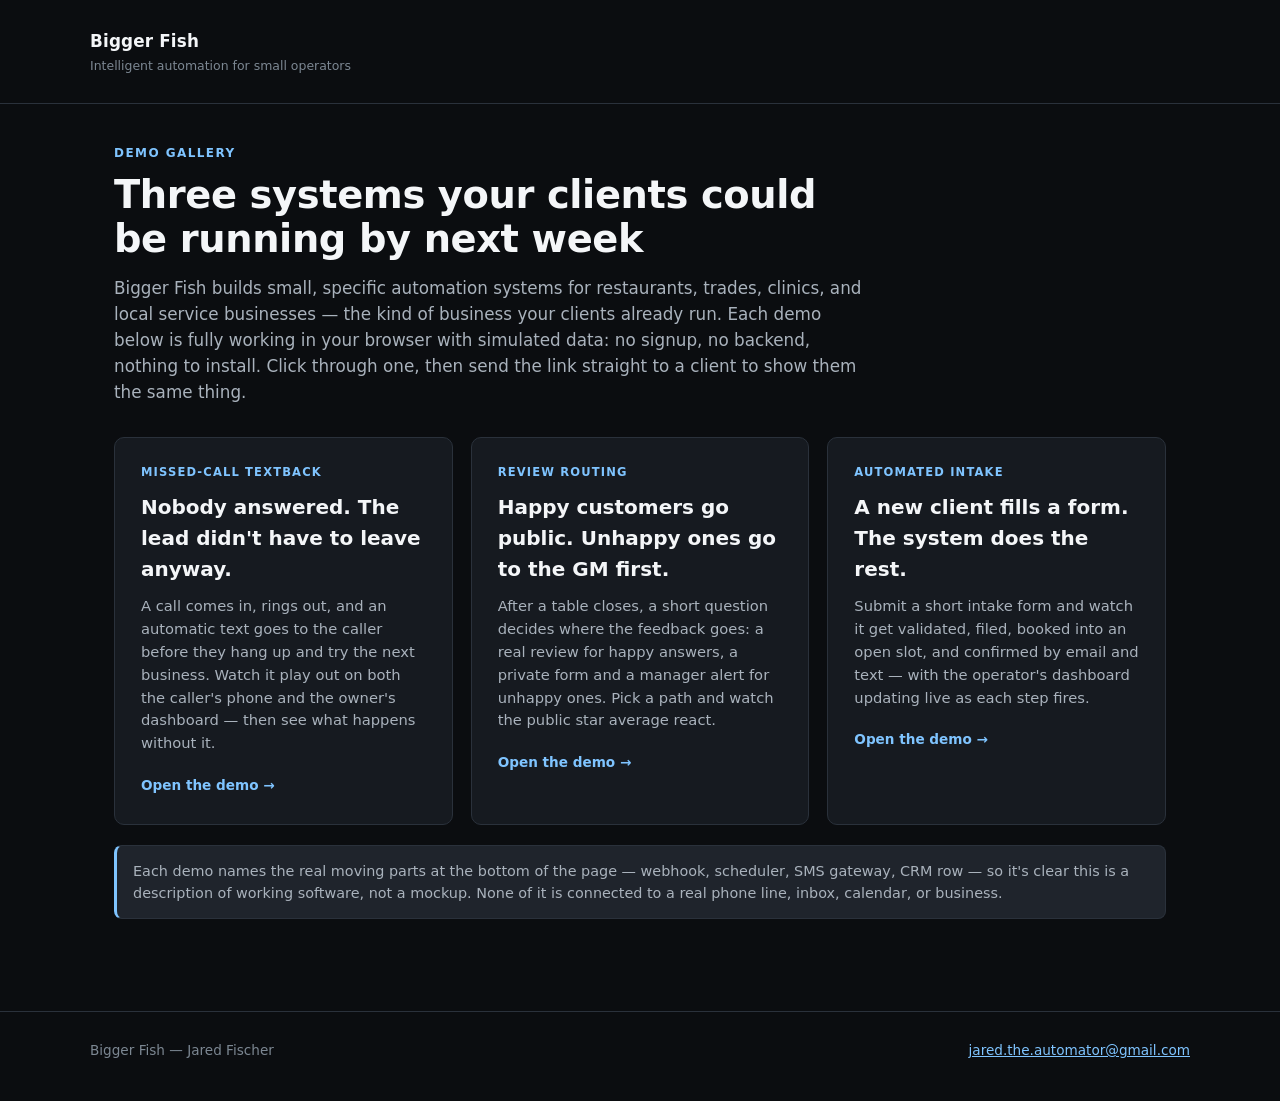
==== index.html @ 10a94662 "Add demo gallery: missed-call textback, review routing, automated intake Three self-contained, brows" ====
<!DOCTYPE html>
<html lang="en">
<head>
  <meta charset="UTF-8">
  <meta name="viewport" content="width=device-width, initial-scale=1.0">
  <title>Bigger Fish — Demo Gallery for Advisors &amp; Coaches</title>
  <meta name="description" content="Three working demos of small automation systems for small operators. Built for advisors and coaches to show their clients.">
  <link rel="stylesheet" href="./assets/style.css">
</head>
<body>

<a class="skip-link" href="#main">Skip to main content</a>

<header class="site-header">
  <div class="wrap">
    <div class="brand">
      <span class="name">Bigger Fish</span>
      <span class="tag">Intelligent automation for small operators</span>
    </div>
  </div>
</header>

<main id="main">
  <div class="page-intro">
    <p class="eyebrow">Demo gallery</p>
    <h1>Three systems your clients could be running by next week</h1>
    <p class="what-this-is">
      Bigger Fish builds small, specific automation systems for restaurants, trades, clinics,
      and local service businesses — the kind of business your clients already run. Each demo
      below is fully working in your browser with simulated data: no signup, no backend, nothing
      to install. Click through one, then send the link straight to a client to show them the
      same thing.
    </p>
  </div>

  <div class="grid">

    <a class="card" href="./missed-call-textback/index.html">
      <p class="card-eyebrow">Missed-call textback</p>
      <h2>Nobody answered. The lead didn't have to leave anyway.</h2>
      <p>
        A call comes in, rings out, and an automatic text goes to the caller before they hang
        up and try the next business. Watch it play out on both the caller's phone and the
        owner's dashboard — then see what happens without it.
      </p>
      <span class="cta">Open the demo &rarr;</span>
    </a>

    <a class="card" href="./review-routing/index.html">
      <p class="card-eyebrow">Review routing</p>
      <h2>Happy customers go public. Unhappy ones go to the GM first.</h2>
      <p>
        After a table closes, a short question decides where the feedback goes: a real review
        for happy answers, a private form and a manager alert for unhappy ones. Pick a path and
        watch the public star average react.
      </p>
      <span class="cta">Open the demo &rarr;</span>
    </a>

    <a class="card" href="./automated-intake/index.html">
      <p class="card-eyebrow">Automated intake</p>
      <h2>A new client fills a form. The system does the rest.</h2>
      <p>
        Submit a short intake form and watch it get validated, filed, booked into an open slot,
        and confirmed by email and text — with the operator's dashboard updating live as each
        step fires.
      </p>
      <span class="cta">Open the demo &rarr;</span>
    </a>

  </div>

  <div class="callout">
    Each demo names the real moving parts at the bottom of the page — webhook, scheduler, SMS
    gateway, CRM row — so it's clear this is a description of working software, not a mockup.
    None of it is connected to a real phone line, inbox, calendar, or business.
  </div>
</main>

<footer class="site-footer">
  <div class="wrap">
    <p>Bigger Fish — Jared Fischer</p>
    <p><a href="mailto:jared.the.automator@gmail.com">jared.the.automator@gmail.com</a></p>
  </div>
</footer>

</body>
</html>
---- assets/style.css ----
/*
  Bigger Fish demo gallery — shared styles.
  Color palette contrast ratios (computed against WCAG 2.x relative-luminance
  formula, see README.md for the full table):
    text        #f4f6f8 on bg      #0b0d10  -> 17.96:1
    text        #f4f6f8 on panel   #161a20  -> 16.12:1
    text        #f4f6f8 on panel-2 #1f242c  -> 14.39:1
    muted       #a9b2bc on bg      #0b0d10  ->  9.06:1
    muted       #a9b2bc on panel   #161a20  ->  8.13:1
    footer-text #7c8792 on bg      #0b0d10  ->  5.32:1
    accent      #7fc4ff on bg      #0b0d10  -> 10.42:1
    success     #7fe0a0 on bg      #0b0d10  -> 12.11:1
    danger      #ff8f8f on bg      #0b0d10  ->  8.87:1
    amber       #ffc266 on bg      #0b0d10  -> 12.19:1
    solid-btn   #ffffff on #2f6fb0            ->  5.22:1
  All pairs clear the WCAG AA thresholds (4.5:1 normal text, 3:1 large
  text/UI). No color pair below is used at a ratio under 4.5:1.
*/

:root {
  --bg: #0b0d10;
  --panel: #161a20;
  --panel-2: #1f242c;
  --border: #2a313b;
  --text: #f4f6f8;
  --muted: #a9b2bc;
  --muted-2: #7c8792;
  --accent: #7fc4ff;
  --accent-solid: #2f6fb0;
  --accent-solid-text: #ffffff;
  --success: #7fe0a0;
  --success-solid: #1f7a48;
  --danger: #ff8f8f;
  --danger-solid: #8a2b2b;
  --amber: #ffc266;
  --focus-ring: #7fc4ff;
  --radius: 10px;
}

*, *::before, *::after { box-sizing: border-box; }

html {
  background: var(--bg);
  color-scheme: dark;
}

body {
  margin: 0;
  min-height: 100vh;
  background: var(--bg);
  color: var(--text);
  font-family: system-ui, -apple-system, "Segoe UI", Roboto, Helvetica, Arial, sans-serif;
  line-height: 1.55;
  -webkit-font-smoothing: antialiased;
}

img, svg { max-width: 100%; display: block; }

a { color: var(--accent); }
a:hover { color: #a7d7ff; }

/* Visible focus state everywhere, keyboard and pointer alike fall back to
   this if :focus-visible isn't supported. */
a:focus,
button:focus,
input:focus,
select:focus,
textarea:focus,
[tabindex]:focus {
  outline: 3px solid var(--focus-ring);
  outline-offset: 2px;
}
:focus:not(:focus-visible) {
  outline: 3px solid var(--focus-ring);
  outline-offset: 2px;
}
:focus-visible {
  outline: 3px solid var(--focus-ring);
  outline-offset: 2px;
}

.skip-link {
  position: absolute;
  left: 8px;
  top: -60px;
  background: var(--accent-solid);
  color: var(--accent-solid-text);
  padding: 10px 16px;
  border-radius: 6px;
  z-index: 100;
  transition: top 0.15s ease;
  text-decoration: none;
  font-weight: 600;
}
.skip-link:focus {
  top: 8px;
}

.visually-hidden {
  position: absolute;
  width: 1px;
  height: 1px;
  padding: 0;
  margin: -1px;
  overflow: hidden;
  clip: rect(0, 0, 0, 0);
  white-space: nowrap;
  border: 0;
}

.site-header {
  border-bottom: 1px solid var(--border);
  padding: 28px 24px;
}

.site-header .wrap {
  max-width: 1100px;
  margin: 0 auto;
  display: flex;
  align-items: center;
  justify-content: space-between;
  gap: 16px;
  flex-wrap: wrap;
}

.brand {
  display: flex;
  flex-direction: column;
  gap: 2px;
}

.brand .name {
  font-weight: 800;
  font-size: 1.05rem;
  letter-spacing: 0.01em;
  color: var(--text);
  text-decoration: none;
}

.brand .tag {
  font-size: 0.78rem;
  color: var(--muted-2);
}

.back-link {
  font-size: 0.9rem;
  font-weight: 600;
  text-decoration: none;
  color: var(--accent);
  display: inline-flex;
  align-items: center;
  gap: 6px;
}
.back-link:hover { text-decoration: underline; }

main {
  max-width: 1100px;
  margin: 0 auto;
  padding: 40px 24px 72px;
}

.page-intro {
  max-width: 760px;
  margin: 0 0 32px;
}

.eyebrow {
  font-size: 0.75rem;
  font-weight: 700;
  letter-spacing: 0.12em;
  text-transform: uppercase;
  color: var(--accent);
  margin: 0 0 10px;
}

h1 {
  font-size: clamp(1.7rem, 3.4vw, 2.4rem);
  line-height: 1.15;
  margin: 0 0 14px;
  letter-spacing: -0.01em;
}

.what-this-is {
  font-size: 1.05rem;
  color: var(--muted);
  margin: 0;
}

.two-pane {
  display: grid;
  grid-template-columns: 1fr 1fr;
  gap: 24px;
  align-items: start;
  margin-bottom: 32px;
}

@media (max-width: 800px) {
  .two-pane { grid-template-columns: 1fr; }
}

.panel {
  background: var(--panel);
  border: 1px solid var(--border);
  border-radius: var(--radius);
  padding: 20px;
}

.panel h2 {
  font-size: 1rem;
  margin: 0 0 14px;
  display: flex;
  align-items: center;
  gap: 8px;
}

.panel h2 .dot {
  width: 8px;
  height: 8px;
  border-radius: 50%;
  background: var(--muted-2);
  flex: none;
}
.panel h2 .dot.live { background: var(--success); }
.panel h2 .dot.ringing { background: var(--amber); }

.controls {
  display: flex;
  flex-wrap: wrap;
  gap: 12px;
  margin: 24px 0;
  align-items: center;
}

button {
  font: inherit;
  cursor: pointer;
}

.btn {
  border: 1px solid var(--border);
  background: var(--panel-2);
  color: var(--text);
  padding: 11px 20px;
  border-radius: 8px;
  font-weight: 600;
  font-size: 0.92rem;
}
.btn:hover { background: #262d38; }
.btn:disabled {
  opacity: 0.5;
  cursor: not-allowed;
}

.btn-primary {
  background: var(--accent-solid);
  border-color: var(--accent-solid);
  color: var(--accent-solid-text);
}
.btn-primary:hover { background: #3a80c8; }

.btn-success {
  background: var(--success-solid);
  border-color: var(--success-solid);
  color: #ffffff;
}
.btn-success:hover { background: #268e56; }

.btn-danger {
  background: var(--danger-solid);
  border-color: var(--danger-solid);
  color: #ffffff;
}
.btn-danger:hover { background: #9c3232; }

.btn-ghost {
  background: transparent;
}

fieldset {
  border: 1px solid var(--border);
  border-radius: 8px;
  padding: 14px;
  margin: 0 0 18px;
}
legend {
  padding: 0 6px;
  font-weight: 700;
  font-size: 0.85rem;
}

label {
  display: block;
  font-weight: 600;
  font-size: 0.88rem;
  margin: 0 0 6px;
}

.field {
  margin-bottom: 16px;
}

input[type="text"],
input[type="email"],
input[type="tel"],
select,
textarea {
  width: 100%;
  background: var(--panel-2);
  border: 1px solid var(--border);
  color: var(--text);
  padding: 10px 12px;
  border-radius: 6px;
  font: inherit;
}

textarea { resize: vertical; min-height: 80px; }

.field-hint {
  font-size: 0.8rem;
  color: var(--muted-2);
  margin-top: 4px;
}

.field-error {
  font-size: 0.82rem;
  color: var(--danger);
  margin-top: 4px;
  font-weight: 600;
}

input[aria-invalid="true"],
select[aria-invalid="true"],
textarea[aria-invalid="true"] {
  border-color: var(--danger);
}

.badge {
  display: inline-flex;
  align-items: center;
  gap: 6px;
  font-size: 0.72rem;
  font-weight: 700;
  letter-spacing: 0.04em;
  text-transform: uppercase;
  padding: 4px 10px;
  border-radius: 999px;
  border: 1px solid var(--border);
  color: var(--muted);
}
.badge.new { color: var(--amber); border-color: var(--amber); }
.badge.done { color: var(--success); border-color: var(--success); }
.badge.alert { color: var(--danger); border-color: var(--danger); }

.timeline {
  list-style: none;
  margin: 0;
  padding: 0;
  display: flex;
  flex-direction: column;
  gap: 10px;
}

.timeline li {
  display: flex;
  align-items: flex-start;
  gap: 10px;
  font-size: 0.9rem;
  color: var(--muted-2);
  opacity: 0.5;
}

.timeline li.active {
  color: var(--text);
  opacity: 1;
}

.timeline li .mark {
  flex: none;
  width: 20px;
  height: 20px;
  border-radius: 50%;
  border: 2px solid var(--border);
  display: flex;
  align-items: center;
  justify-content: center;
  font-size: 0.7rem;
  margin-top: 1px;
}

.timeline li.active .mark {
  border-color: var(--success);
  background: var(--success);
  color: #06120a;
}

.empty-state {
  color: var(--muted-2);
  font-size: 0.92rem;
  padding: 24px 0;
  text-align: center;
}

.how-built {
  margin-top: 40px;
  padding: 18px 20px;
  border: 1px dashed var(--border);
  border-radius: var(--radius);
  background: var(--panel);
}
.how-built h2 {
  font-size: 0.78rem;
  font-weight: 700;
  letter-spacing: 0.1em;
  text-transform: uppercase;
  color: var(--accent);
  margin: 0 0 10px;
}
.how-built p {
  margin: 0;
  font-size: 0.9rem;
  color: var(--muted);
}

.site-footer {
  border-top: 1px solid var(--border);
  padding: 28px 24px 40px;
}
.site-footer .wrap {
  max-width: 1100px;
  margin: 0 auto;
  display: flex;
  justify-content: space-between;
  align-items: center;
  flex-wrap: wrap;
  gap: 12px;
}
.site-footer p {
  margin: 0;
  font-size: 0.85rem;
  color: var(--muted-2);
}
.site-footer a { color: var(--accent); }

.grid {
  display: grid;
  grid-template-columns: repeat(auto-fill, minmax(300px, 1fr));
  gap: 18px;
}

.card {
  display: block;
  background: var(--panel);
  border: 1px solid var(--border);
  border-radius: var(--radius);
  padding: 26px;
  text-decoration: none;
  color: inherit;
  transition: border-color 0.15s ease, background 0.15s ease, transform 0.15s ease;
}
.card:hover {
  border-color: var(--accent);
  background: var(--panel-2);
  transform: translateY(-2px);
}
.card .card-eyebrow {
  font-size: 0.72rem;
  font-weight: 700;
  letter-spacing: 0.1em;
  text-transform: uppercase;
  color: var(--accent);
  margin: 0 0 10px;
}
.card h2 {
  font-size: 1.25rem;
  margin: 0 0 10px;
  color: var(--text);
}
.card p {
  font-size: 0.92rem;
  color: var(--muted);
  margin: 0 0 18px;
}
.card .cta {
  font-size: 0.85rem;
  font-weight: 700;
  color: var(--accent);
}
.card:hover .cta { text-decoration: underline; }

.callout {
  background: var(--panel-2);
  border: 1px solid var(--border);
  border-left: 3px solid var(--accent);
  border-radius: 8px;
  padding: 14px 16px;
  font-size: 0.9rem;
  color: var(--muted);
  margin: 20px 0;
}

@media (prefers-reduced-motion: reduce) {
  * {
    animation-duration: 0.001ms !important;
    animation-iteration-count: 1 !important;
    transition-duration: 0.001ms !important;
    scroll-behavior: auto !important;
  }
}

@media (max-width: 600px) {
  .site-header, main, .site-footer { padding-left: 16px; padding-right: 16px; }
  .controls { flex-direction: column; align-items: stretch; }
  .btn { width: 100%; text-align: center; }
}
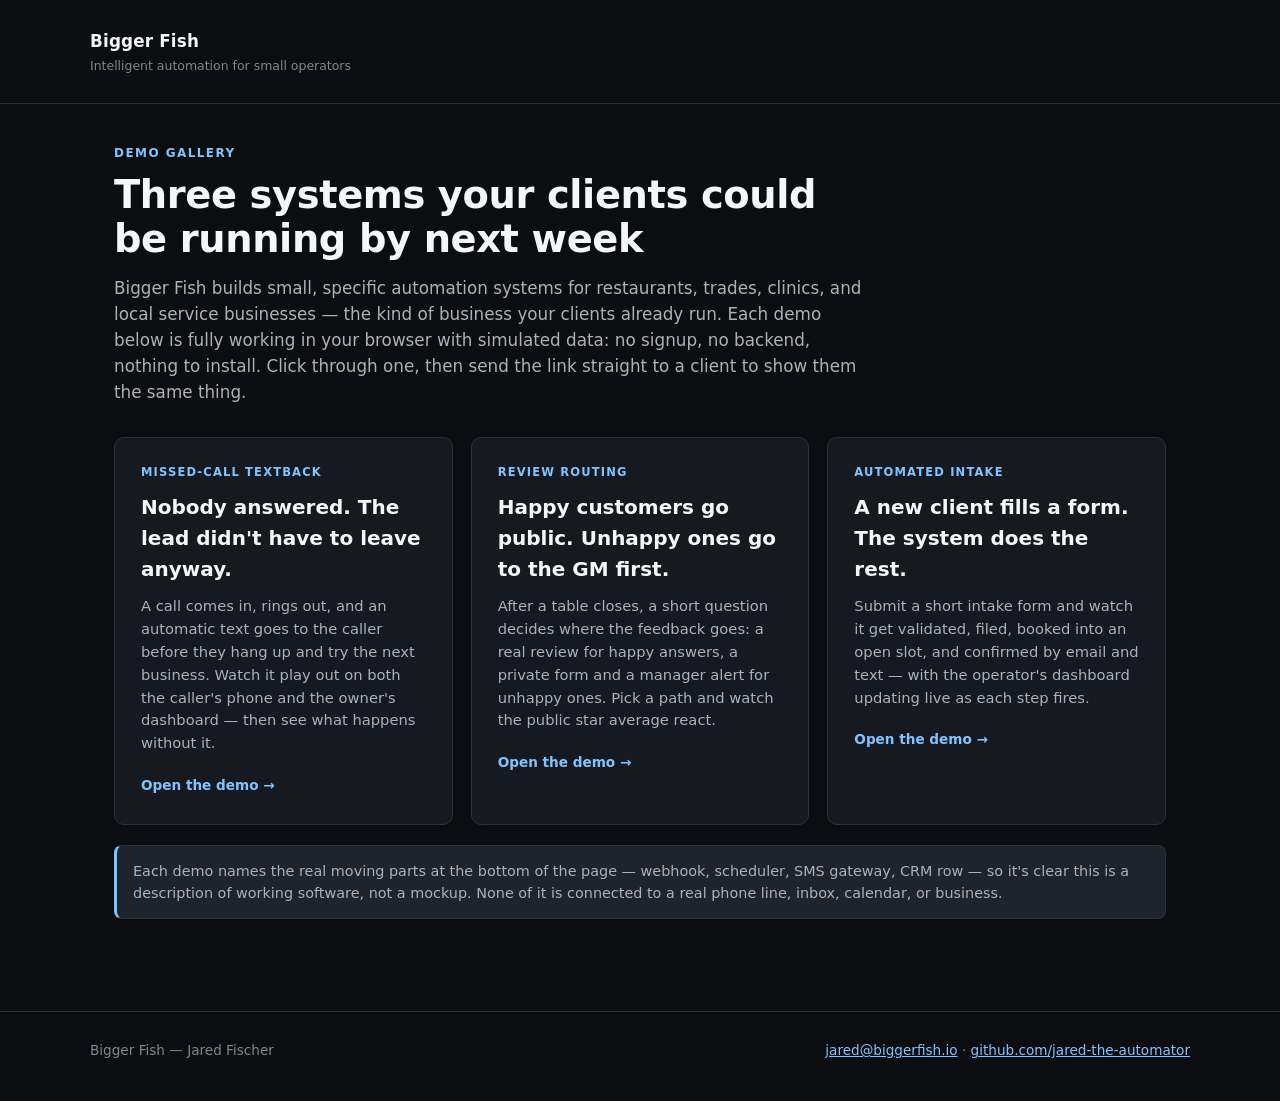
==== commit 60b2d3eb: "Footer: professional address and a link to the GitHub profile The four pages listed the admin Gmail " ====
--- a/index.html
+++ b/index.html
@@ -80,7 +80,7 @@
 <footer class="site-footer">
   <div class="wrap">
     <p>Bigger Fish — Jared Fischer</p>
-    <p><a href="mailto:jared.the.automator@gmail.com">jared.the.automator@gmail.com</a></p>
+    <p><a href="mailto:jared@biggerfish.io">jared@biggerfish.io</a> · <a href="https://github.com/jared-the-automator">github.com/jared-the-automator</a></p>
   </div>
 </footer>
 
